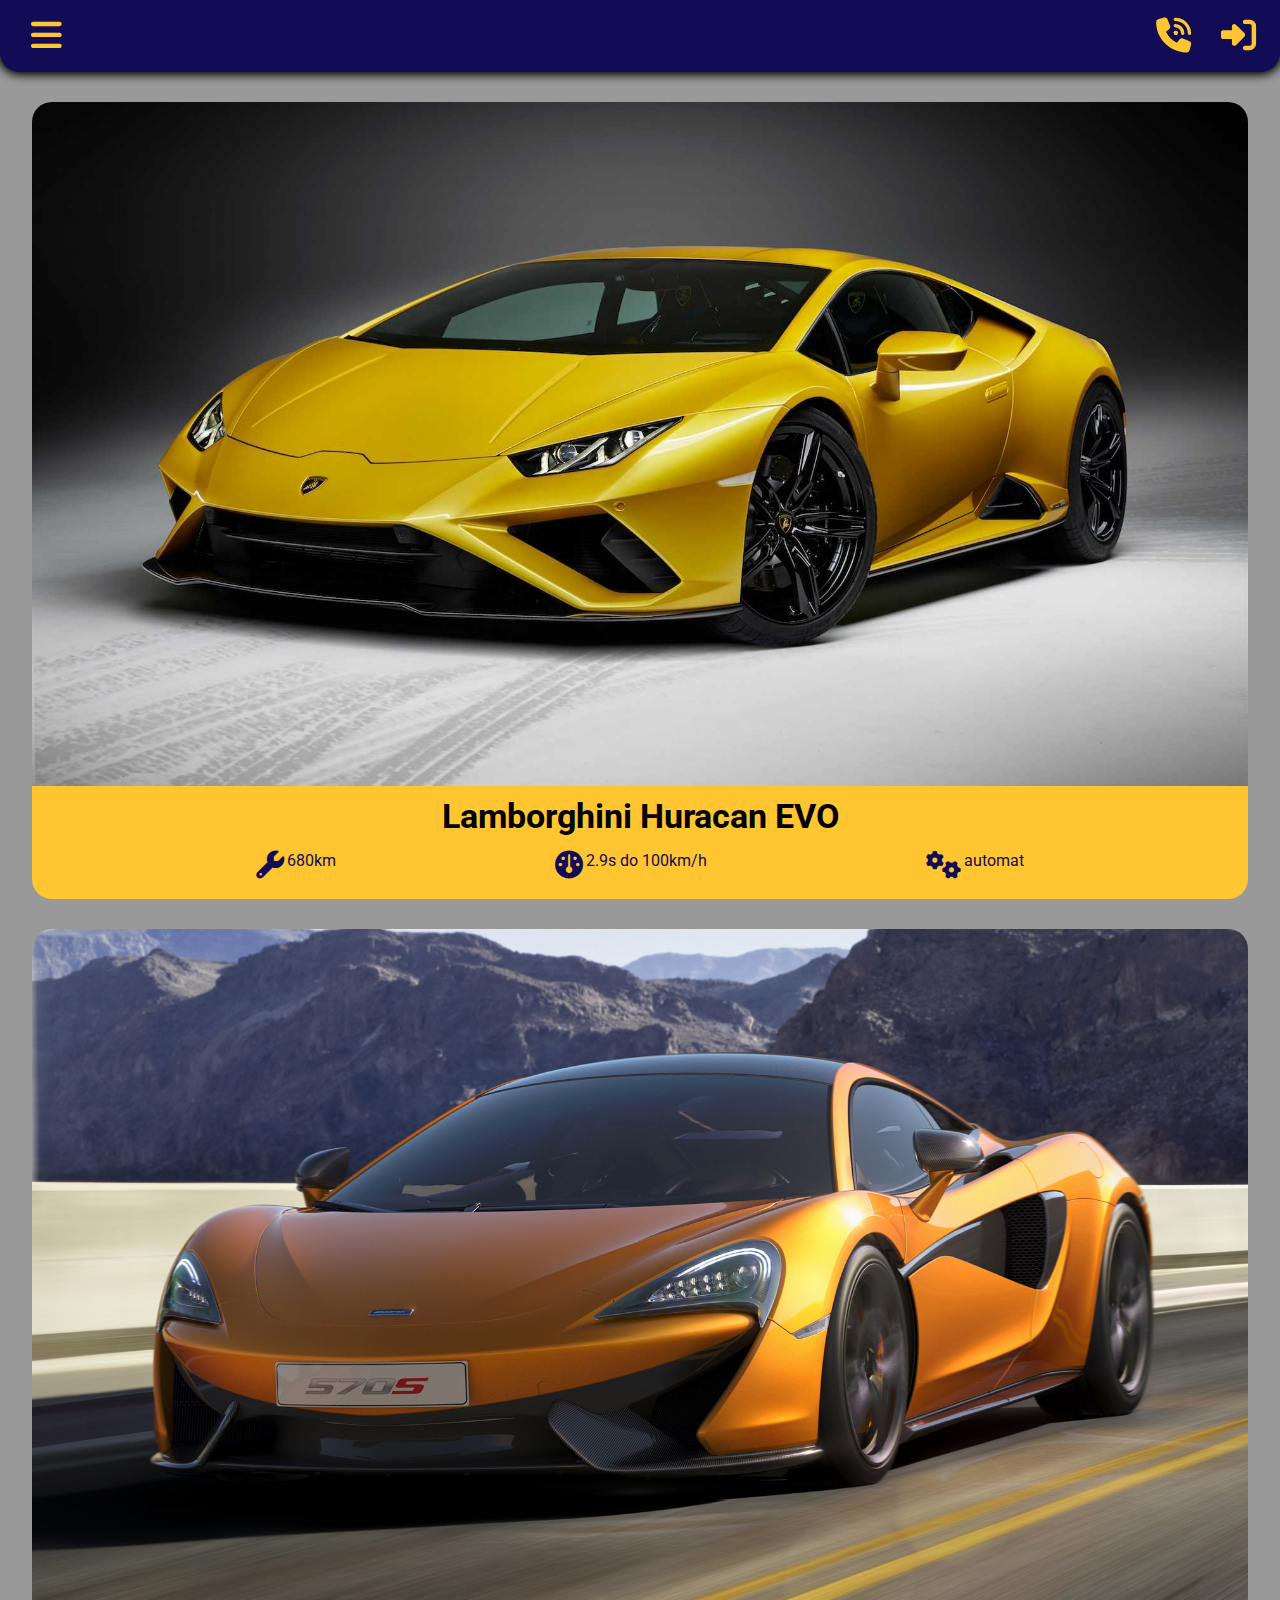
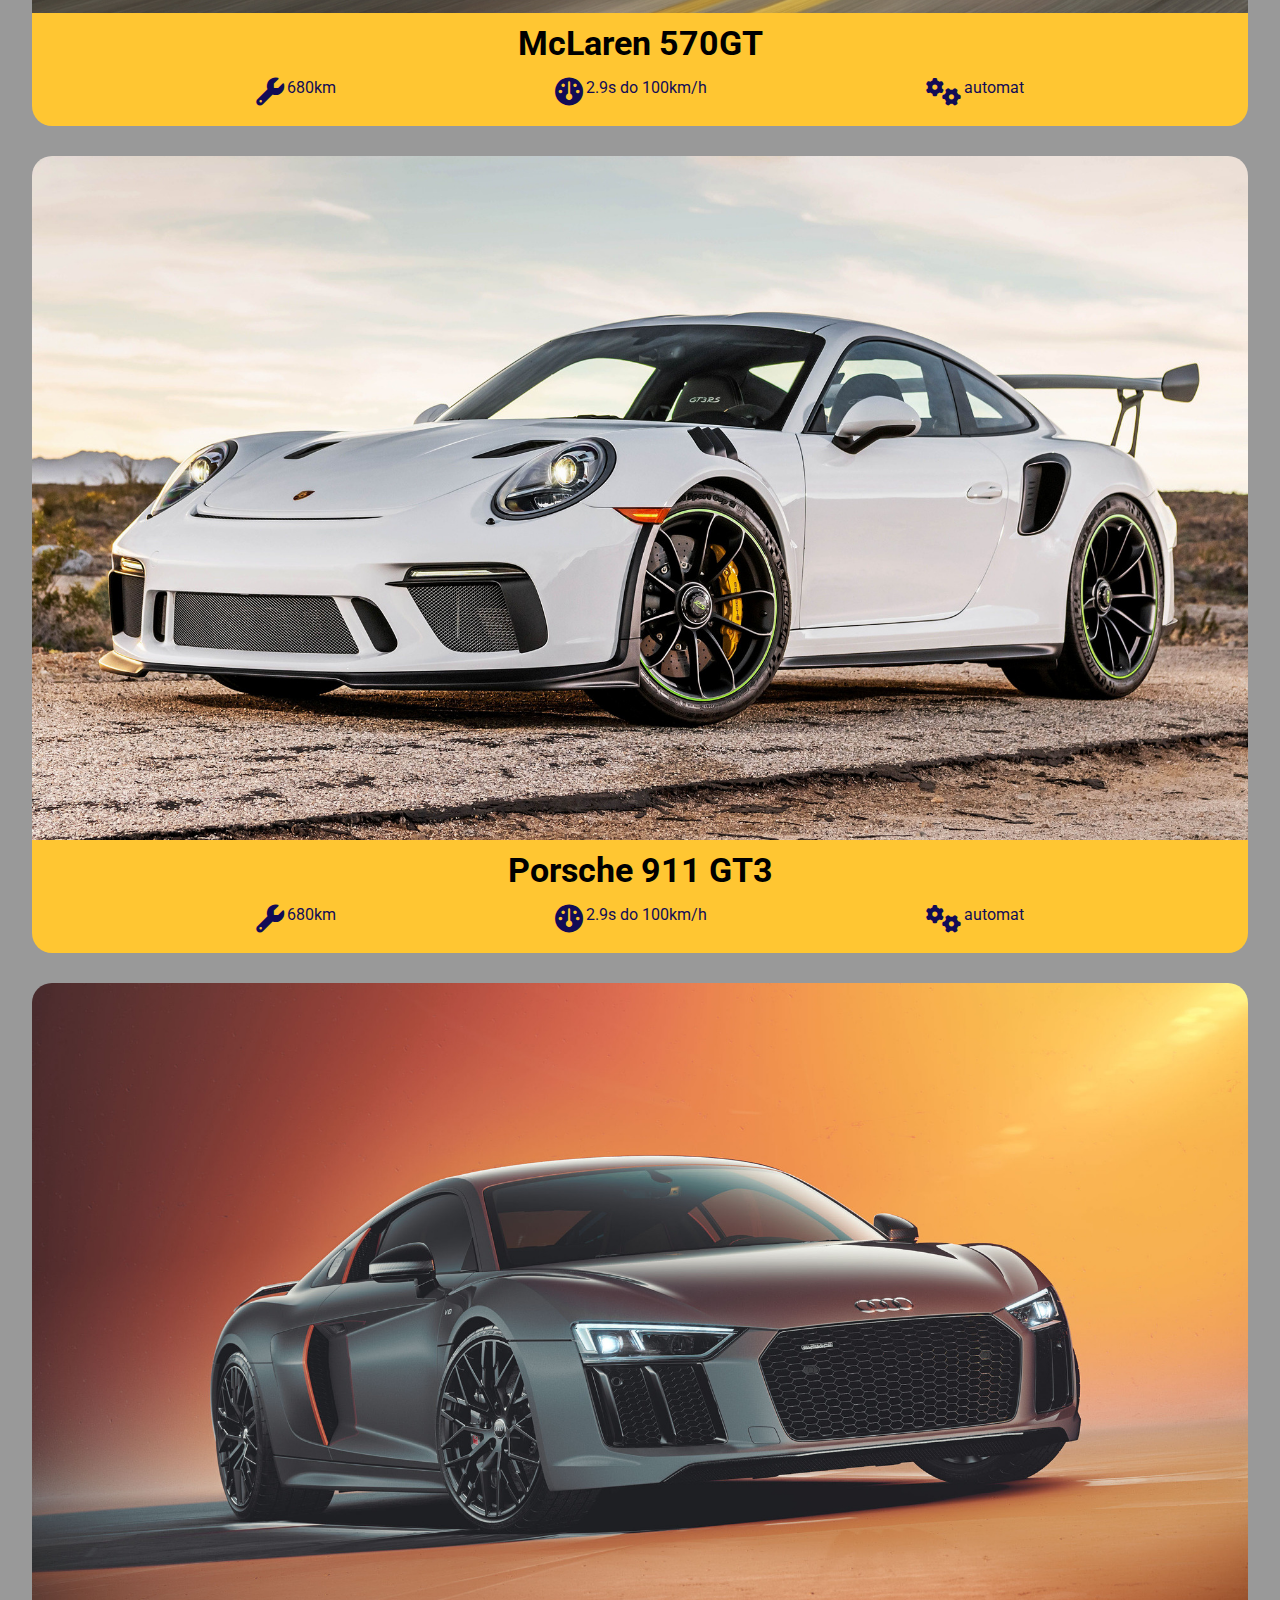
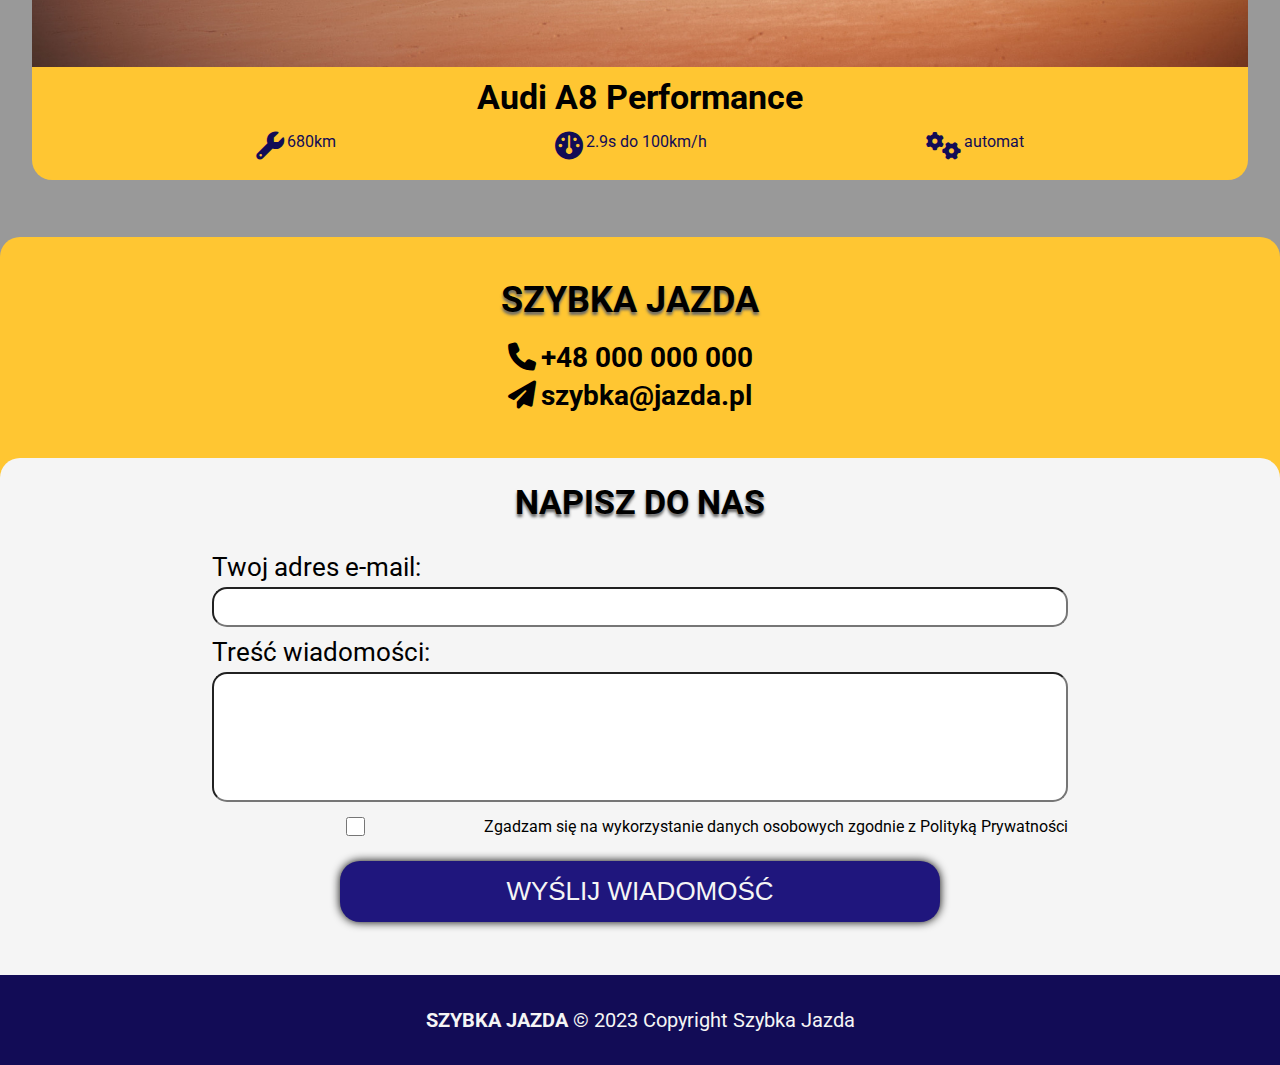
==== cars.html @ ad2f8d9d "add cars.html an cars.style.css" ====
<!DOCTYPE html>
<html lang="en">

<head>
    <meta charset="UTF-8">
    <meta http-equiv="X-UA-Compatible" content="IE=edge">
    <meta name="viewport" content="width=device-width, initial-scale=1.0">
    <title>Wypożyczalnia aut sportowych</title>

    <!-- styles -->
    <!-- fontaswome -->
    <link rel="stylesheet" href="fontawesome-free-6.4.0-web/css/all.css">

    <!-- phone styles -->
    <link rel="stylesheet" href="css/main.css">
    <link rel="stylesheet" href="css/cars.css">

    <!-- tablet styles -->
    <link rel="stylesheet" href="css/main-tablet.css">
    <link rel="stylesheet" href="css/cars-tablet.css">

    <!-- favicon -->
    <link rel="shortcut icon" type="image/ico" href="img/favicon.ico">
</head>

<body>
    <div class="wrapper">
        <nav class="navbar">
            <button onclick="toggleNavbar()"><i class="fa-solid fa-xmark"></i></button>
            <ul>
                <li><a href="index.html">strona główna</a></li>
                <li><a href="cars.html">samochody</a></li>
                <li><a href="about.html">dlaczego my?</a></li>
                <li><a href="voucher.html">vouchery</a></li>
                <li><a href="howworks.html">jak to działa?</a></li>
                <a href="cars.html">zarezerwuj</a>
                <div class="phone_number_box">
                    <p>Skontaktuj sie z nami</p>
                    <a href="tel:000-000-000"><i class="fa-solid fa-phone"></i>+48 000 000 000</a>
                    <a href="mailto: szybka@jazda.pl"><i class="fa-solid fa-paper-plane"></i>szybka@jazda.pl</a>
                </div>
            </ul>
        </nav>

        <header class="header clearfix">
            <button onclick="toggleNavbar()"><i class="fa-solid fa-bars"></i></button>
            <div class="nav_contacts">
                <button onclick="toggleContact()"><i class="fa-solid fa-phone-volume"></i></button>
                <button><a class="link_button" href="login.html"><i class="fa-solid fa-right-to-bracket"></i></a></button>
                <div class="phone_number_boxDisplay">
                    <div class="phone_number_box">
                        <p>Skontaktuj sie z nami</p>
                        <a href="tel:000-000-000"><i class="fa-solid fa-phone"></i>+48 000 000 000</a>
                        <a href="mailto: szybka@jazda.pl"><i class="fa-solid fa-paper-plane"></i>szybka@jazda.pl</a>
                    </div>
                </div>
            </div>
        </header>

        <article>
            <div class="car">
                <div class="car_photo">
                    <img src="img/huracan-evo.jpg" alt="Lamborghini Huracan EVO">
                </div>
                <div class="car_info">
                    <h2>Lamborghini Huracan EVO</h2>
                    <div class="short_info">
                        <div class="short_info_element">
                            <i class="fa-solid fa-wrench"></i> <p>680km</p>
                        </div>
                        <div class="short_info_element">
                            <i class="fa-solid fa-gauge"></i> <p>2.9s do 100km/h</p>
                        </div>
                        <div class="short_info_element">
                            <i class="fa-sharp fa-solid fa-gears"></i> <p>automat</p>
                        </div>
                    </div>
                </div>
            </div>

            <div class="car">
                <div class="car_photo">
                    <img src="img/mclaren-570gt.jpg" alt="Lamborghini Huracan EVO">
                </div>
                <div class="car_info">
                    <h2>McLaren 570GT</h2>
                    <div class="short_info">
                        <div class="short_info_element">
                            <i class="fa-solid fa-wrench"></i> <p>680km</p>
                        </div>
                        <div class="short_info_element">
                            <i class="fa-solid fa-gauge"></i> <p>2.9s do 100km/h</p>
                        </div>
                        <div class="short_info_element">
                            <i class="fa-sharp fa-solid fa-gears"></i> <p>automat</p>
                        </div>
                    </div>
                </div>
            </div>

            <div class="car">
                <div class="car_photo">
                    <img src="img/porshe-911gt3.jpg" alt="Lamborghini Huracan EVO">
                </div>
                <div class="car_info">
                    <h2>Porsche 911 GT3</h2>
                    <div class="short_info">
                        <div class="short_info_element">
                            <i class="fa-solid fa-wrench"></i> <p>680km</p>
                        </div>
                        <div class="short_info_element">
                            <i class="fa-solid fa-gauge"></i> <p>2.9s do 100km/h</p>
                        </div>
                        <div class="short_info_element">
                            <i class="fa-sharp fa-solid fa-gears"></i> <p>automat</p>
                        </div>
                    </div>
                </div>
            </div>

            <div class="car">
                <div class="car_photo">
                    <img src="img/audi-r8.jpg" alt="Lamborghini Huracan EVO">
                </div>
                <div class="car_info">
                    <h2>Audi A8 Performance</h2>
                    <div class="short_info">
                        <div class="short_info_element">
                            <i class="fa-solid fa-wrench"></i> <p>680km</p>
                        </div>
                        <div class="short_info_element">
                            <i class="fa-solid fa-gauge"></i> <p>2.9s do 100km/h</p>
                        </div>
                        <div class="short_info_element">
                            <i class="fa-sharp fa-solid fa-gears"></i> <p>automat</p>
                        </div>
                    </div>
                </div>
            </div>
        </article>

        <section class="contact">
            <div class="phone_email">
                <div class="nav_contacts">
                    <h1 class="company_name">szybka jazda</h1>
                    <a href="tel:000-000-000"><i class="fa-solid fa-phone"></i>+48 000 000 000</a>
                    <a href="mailto: szybka@jazda.pl"><i class="fa-solid fa-paper-plane"></i>szybka@jazda.pl</a>
                </div>
            </div>
            <div class="contact_form">
                <h2>napisz do nas</h2>
                <form action="#">
                    <label for="user-email">Twoj adres e-mail:</label>
                    <input id="user-email" type="email">
                    <label for="user-message">Treść wiadomości:</label>
                    <input id="user-email" type="textarea">
                    <div class="checkbox_div">
                        <input type="checkbox" name="personal-data" id="personal-data" required><p>Zgadzam się na wykorzystanie danych osobowych zgodnie z Polityką Prywatności</p>
                    </div>
                    <input type="submit" value="WYŚLIJ WIADOMOŚĆ">
                </form>
            </div>
        </section>

        <footer>
            <p><span>szybka jazda</span> &copy; 2023 Copyright Szybka Jazda</p>
        </footer>
    </div>

    <script src="js/toggle.js"></script>
</body>

</html>
---- css/main.css ----
/* Fonts from Google Fonts */

@import url('https://fonts.googleapis.com/css2?family=Roboto+Condensed:wght@300;400;700&family=Roboto:wght@300;400;700&display=swap');
/* 
    font-family: 'Roboto', sans-serif;

    font-family: 'Roboto Condensed', sans-serif;
*/


/* =============  variables  ============= */
:root {
    --font-roboto: 'Roboto', sans-serif;
    --font-roboto-condensed: 'Roboto Condensed', sans-serif;
    --font-h1-size: 2.6rem;
    --font-h2-size: 2.4rem;
    --font-p-size: 1.8rem;
    --font-label-size: 1.6rem;

    --bgcolor-whiteTxt: #F5F5F5;
    --bgcolor-darkBlue: #120C56;
    --bgcolor-orange: #FFC632;
    --bgcolor-red: #FF0000;

    --bghover-darkBlue: #1f167d;
    --bghover-orange: #d1a127;
}

* {
    margin: 0;
    padding: 0;
    box-sizing: border-box;
    outline: none;
}

.clearfix::after {
    content: "";
    display: block;
    clear: both;
}

html {
    font-size: 10px;
    font-family: var(--font-roboto);
}

body {
    background-image: url('https://www.autocar.co.uk/sites/autocar.co.uk/files/images/car-reviews/first-drives/legacy/99-worlds-fastest-production-cars-lead.jpg');
    background-size: cover;
    background-attachment: fixed;
    background-position: center;
}

h1, h2, button {
    text-transform: uppercase;
}

h2 {
    font-size: var(--font-h2-size);
}

p, a, button {
    font-size: var(--font-p-size);
}

a {
    color: black;
    text-decoration: none;
}

label {
    display: block;
    margin-bottom: 5px;
    font-size: var(--font-label-size);
}


/* ---------------- blue button ---------------- */
.blue_button,
input[type=button],
input[type=submit] {
    padding: 15px 25px;
    border: none;
    border-radius: 20px;
    box-shadow: 0 0 10px black;
    background-color: var(--bgcolor-darkBlue);
    text-transform: uppercase;
    font-weight: 300;
    font-size: var(--font-p-size);
    color: var(--bgcolor-whiteTxt);
    transition: .3s;
}

.blue_button:hover,
input[type=button],
input[type=submit] {
    background-color: var(--bghover-darkBlue);
}
/* --------------------------------------------- */


/* ---------------- company name ---------------- */
.company_name {
    margin-bottom: 20px;
    font-weight: 700;
    font-size: var(--font-h1-size);
    text-transform: uppercase;
    text-shadow: 0 3px 3px rgb(104, 104, 104);
}
/* --------------------------------------------- */


/* ---------------- phone and email box ---------------- */
.phone_number_box {
    width: 100%;
    font-weight: 700;
    text-align: center;
    line-height: 1.5;
}

.phone_number_box a {
    display: block;
}

.phone_number_box a>i {
    padding-right: 10px;
}

.phone_number_box p {
    margin-bottom: 5px;
}
/* --------------------------------------------- */
 

/* ---------------- phone and email box display ---------------- */
.phone_number_boxDisplay {
    display: none;
    position: fixed;
    top: 8vh;
    right: 0;
    width: 70%;
    padding-top: 20px;
    padding-bottom: 20px;
    border-radius: 20px 20px 20px 20px;
    box-shadow: 0 0 25px 5px black;
    background-color: var(--bgcolor-orange);
    z-index: 1000;
    overflow: hidden;
}
/* --------------------------------------------- */

.img_logo {
    width: 70%;
    max-width: 380px;
}

.wrapper {
    display: flex;
    flex-direction: column;
    flex-grow: 1;
    min-height: 100vh;
    max-width: 1280px;
    margin: 0 auto;
    background-color: rgba(0, 0, 0, 0.4);
}


/* ===========================  HEADER  =========================== */
.navbar {
    display: none;
}

nav {
    position: fixed;
    top: 0;
    left: 0;
    width: 70%;
    padding-bottom: 20px;
    border-radius: 0 20px 20px 20px;
    box-shadow: 0 0 25px 5px black;
    background-color: var(--bgcolor-orange);
    z-index: 1000;
    overflow: hidden;
}

nav ul {
    list-style-type: none;
}

nav ul>li>a {
    display: block;
    padding: 0 20px;
    line-height: 1.8;
    text-transform: uppercase;
    font-size: var(--font-p-size);
    font-weight: 700;
}

nav ul>a {
    display: block;
    padding: 10px;
    margin: 20px 30px;
    border-radius: 20px;
    text-align: center;
    text-transform: uppercase;
    color: var(--bgcolor-whiteTxt);
    background-color: var(--bgcolor-darkBlue);
}

/* nav ul>li:nth-last-of-type(1)::after {
    display: block;
    content: "";
    margin-top: 10px;
    border-top: 1px dashed black;
}

nav ul>.phone_number_box::before {
    display: block;
    content: "";
    margin-bottom: 10px;
    border-top: 1px dashed black; 
}*/

nav ul>li>a:hover {
    background-color: var(--bghover-orange);
}

nav button i {
    font-size: 35px;
}

.display-block {
    display: block;
}
/* =============================================================== */



/* ===========================  HEADER  =========================== */
header {
    position: fixed;
    top: 0;
    left: 0;
    width: 100%;
    flex-basis: 8vh;
    border-radius: 0 0 20px 20px;
    background-color: var(--bgcolor-darkBlue);
    box-shadow: 0 0 10px 3px black;
    z-index: 999;
}

header button,
nav button {
    width: 8vh;
    height: 8vh;
    background-color: transparent;
    border: none;
    outline: none;
    font-size: 25px;
}

header .nav_contacts button,
header .nav_contacts .link_button {
    width: 6vh;
}

header .nav_contacts .link_button {
    font-size: 25px;
}

header .nav_contacts button:last-child {
    margin-right: 10px;
}

header button i {
    color: var(--bgcolor-orange);
}

header .nav_contacts {
    margin-right: 10px;
    float: right;
}
/* =============================================================== */



/* ===========================  MAIN  =========================== */
main {
    flex-basis: 100vh;
    font-size: 30px;
    font-family: var(--font-roboto-condensed);
    line-height: 1;
    letter-spacing: 5px;
    text-transform: uppercase;
    text-align: center;
    color: var(--bgcolor-whiteTxt);
}

.main_wrap {
    position: relative;
    top: 50%;
    left: 50%;
    transform: translate(-50%, -50%);
}

main i {
    margin-top: 25px;
    font-size: 90px;
}

main .main_buttons {
    margin-top: 80px;
}
/* =============================================================== */


/* ===========================  SECTION  =========================== */
section.contact {
    flex-basis: 82vh;
    border-radius: 20px 20px 0 0;
    background-color: var(--bgcolor-orange);
}

.contact .phone_email {
    display: flex;
    justify-content: center;
    align-items: center;
    height: 25%;
    text-align: center;
}

.phone_email a {
    display: block;
    margin-bottom: 5px;
    font-weight: 700;
}

.phone_email i {
    margin-right: 5px;
}

.contact .contact_form {
    display: flex;
    flex-direction: column;
    justify-content: center;
    align-items: center;
    height: 75%;
    border-radius: 20px 20px 0 0;
    background-color: var(--bgcolor-whiteTxt);
}

.contact_form h2 {
    text-shadow: 0 3px 3px rgb(104, 104, 104);
}

.contact_form form {
    width: 90%;
    padding: 10px 20px;
}

.contact_form input {
    display: block;
    width: 100%;
    margin: 0 auto;
    text-align: center;
}

.contact_form input[type=text],
.contact_form input[type=email] {
    height: 40px;
    margin-bottom: 10px;
    border-radius: 15px;
}

.contact_form input[type=textarea] {
    height: 90px;
    border-radius: 15px;
}

.contact_form input[type=button],
.contact_form input[type=submit] {
    width: 80%;
    font-size: 16px;
}

.contact_form .checkbox_div {
    display: flex;
    margin-top: 15px;
    margin-bottom: 25px;
}

.contact_form .checkbox_div p {
    margin-left: 10px;
    font-size: 10px;
}

.contact_form .checkbox_div input[type=checkbox] {
    width: 20%;
}

/* .contact_form input[type=button] {
    margin: 0 auto;
} */
/* =============================================================== */



/* ===========================  FOOTER  =========================== */
footer {
    flex-basis: 10vh;
    color: var(--bgcolor-whiteTxt);
    text-align: center;
    line-height: 10vh;
    background-color: var(--bgcolor-darkBlue);
}

footer p, 
footer span {
    font-size: 14px;
}

footer span {
    font-weight: 700;
    text-transform: uppercase;
}
/* =============================================================== */
---- css/cars.css ----
article {
    padding-top: 8vh;
    padding-bottom: 3vh;
}

.car {
    display: flex;
    flex-direction: column;
    width: 95vw;
    margin: 30px auto;
    text-transform: none;
}

.car_photo img { 
    display: block;
    width: 100%;
    border-radius: 20px 20px 0 0;
}

.car_info h2 {
    padding: 10px 0;
    text-transform: none;
    text-align: center;
    color: black;
}

.car_info {
    border-radius: 0 0 20px 20px;
    background-color: var(--bgcolor-orange);
}

.short_info {
    display: flex;
    flex-direction: row;
    justify-content: space-evenly;
    align-content: center;
    padding: 5px 5px 20px 5px;
    color: var(--bgcolor-darkBlue);
}

.short_info_element {
    display: flex;
    justify-content: space-around;
}

.short_info_element i {
    padding-right: 3px;
    font-size: var(--font-p-size);
}

.short_info_element p {
    font-size: 1.6rem;
}
---- css/main-tablet.css ----
@media (min-width: 768px) {
    :root {
        --font-h1-size: 3.6rem;
        --font-h2-size: 3.4rem;
        --font-p-size: 2.8rem;
        --font-label-size: 2.6rem;
    }

    .img_logo {
        width: 50%;
    }

    main .company_name {
        font-size: 7rem;
    }

    .blue_button,
    input[type=button] {
        padding: 25px 40px;
    }

    .phone_number_boxDisplay {
        width: 60%;
    }


    /* ===========================  NAVBAR  =========================== */
    nav {
        width: 60%;
        padding: 0 10px 40px;
    }

    nav ul>li>a {
        padding: 0 40px;
    }

    nav ul>a {
        padding: 20px;
    }
    /* =============================================================== */


    /* ===========================  HEADER  =========================== */
    header button,
    nav button {
        font-size: 35px;
    }

    header .nav_contacts button,
    header .nav_contacts .link_button {
        width: 7vh;
    }

    header .nav_contacts .link_button {
        font-size: 35px;
    }

    .nav_contacts {
        margin-right: 20px;
    }

    header button:first-of-type {
        margin-left: 10px;
    }
    /* =============================================================== */


    /* ===========================  SECTION  =========================== */
    .contact .phone_email {
        height: 30%;
    }

    .contact .contact_form {
        height: 70%;
    }

    .contact_form form {
        width: 70%;
        padding: 30px 20px;
    }

    .contact_form input {
        font-size: 26px;
    }

    .contact_form input[type=text] {
        height: 60px;
        margin-bottom: 15px;
    }
    
    .contact_form input[type=textarea] {
        height: 130px;
        border-radius: 15px;
        word-wrap: break-word;
    }

    .contact_form input[type=button],
    .contact_form input[type=submit] {
        width: 70%;
        font-size: 26px;
    }

    .contact_form .checkbox_div p {
        margin-left: -15px;
        font-size: 16px;
    }

    .contact_form .checkbox_div input[type=checkbox] {
        width: 30%;
    }
    /* =============================================================== */


    /* ===========================  FOOTER  =========================== */
    footer p, 
    footer span {
        font-size: 20px;
    }
    /* =============================================================== */
}
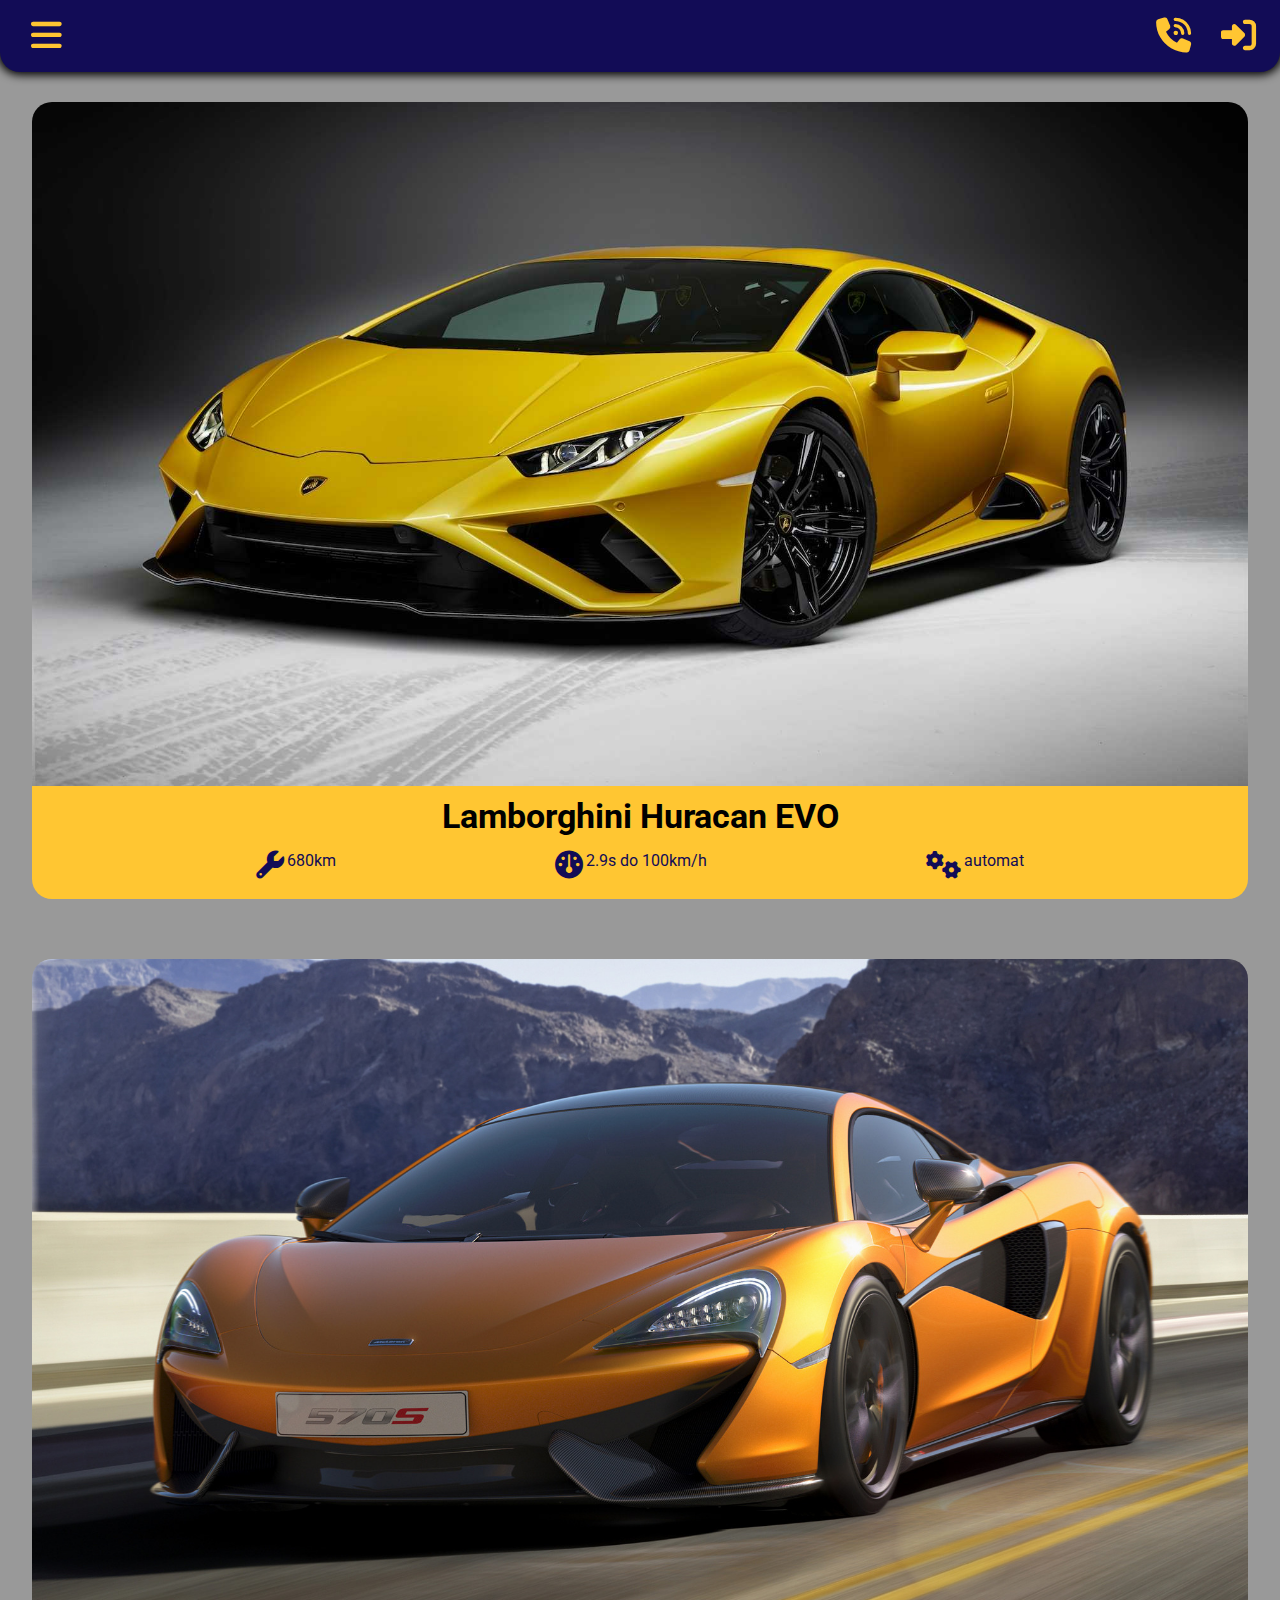
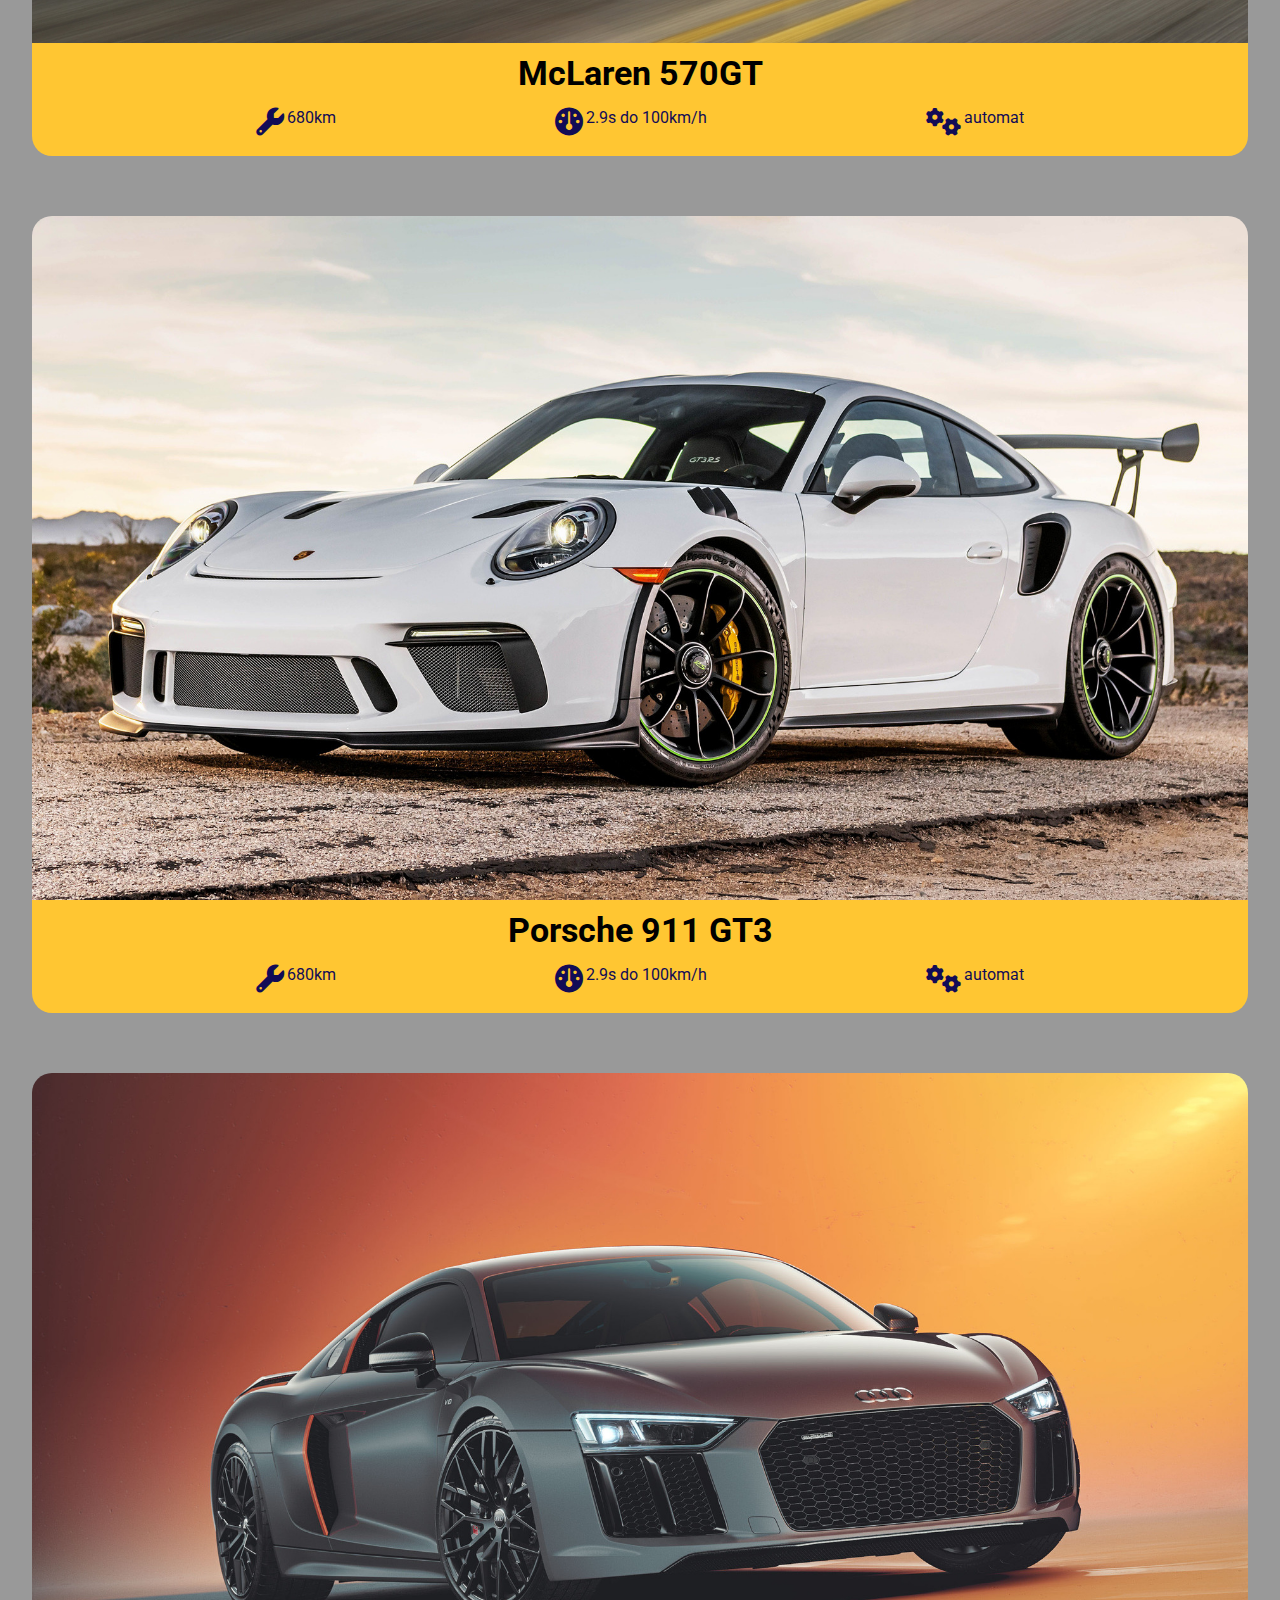
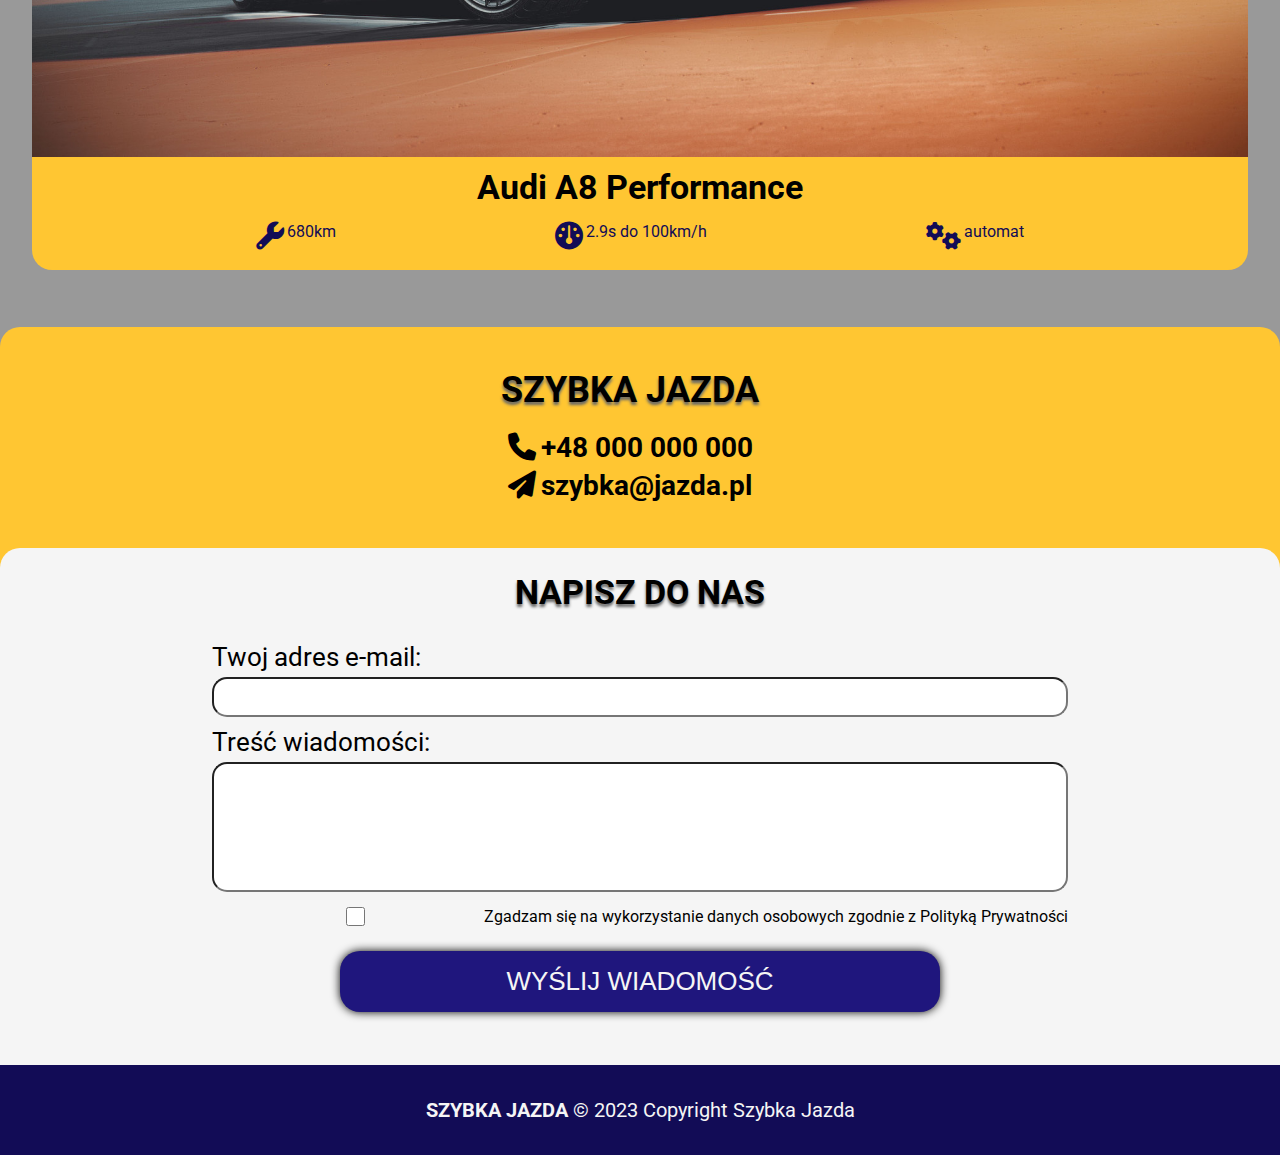
==== commit ef44db62: "update cars.css" ====
--- a/cars.html
+++ b/cars.html
@@ -60,7 +60,7 @@
         <article>
             <div class="car">
                 <div class="car_photo">
-                    <img src="img/huracan-evo.jpg" alt="Lamborghini Huracan EVO">
+                    <a href="cars-html/lamboEvo.html"><img src="img/huracan-evo.jpg" alt="Lamborghini Huracan EVO"></a>
                 </div>
                 <div class="car_info">
                     <h2>Lamborghini Huracan EVO</h2>
--- a/css/main.css
+++ b/css/main.css
@@ -95,6 +95,17 @@
 input[type=button],
 input[type=submit] {
     background-color: var(--bghover-darkBlue);
+}
+
+a.a_button_style {
+    display: block;
+    padding: 10px;
+    margin: 20px 30px;
+    border-radius: 20px;
+    text-align: center;
+    text-transform: uppercase;
+    color: var(--bgcolor-whiteTxt);
+    background-color: var(--bgcolor-darkBlue);
 }
 /* --------------------------------------------- */
 
@@ -151,7 +162,7 @@
 
 .img_logo {
     width: 70%;
-    max-width: 380px;
+    max-width: 400px;
 }
 
 .wrapper {
--- a/css/cars.css
+++ b/css/cars.css
@@ -1,4 +1,6 @@
 article {
+    display: flex;
+    flex-direction: column;
     padding-top: 8vh;
     padding-bottom: 3vh;
 }
@@ -50,4 +52,14 @@
 
 .short_info_element p {
     font-size: 1.6rem;
+}
+
+a.a_button_style {
+    max-width: 400px;
+    margin: 20px;
+}
+
+.car_description p {
+    padding: 10px 20px;
+    text-align: center;
 }--- a/css/cars-tablet.css
+++ b/css/cars-tablet.css
@@ -0,0 +1,16 @@
+@media (min-width: 768px) {
+    article {
+        flex-direction: row;
+        flex-wrap: wrap;
+    }
+
+    a.a_button_style {
+        max-width: 400px;
+        margin: 20px auto;
+    }
+    
+    .car_description p {
+        padding: 10px 80px;
+        text-align: center;
+    }
+}